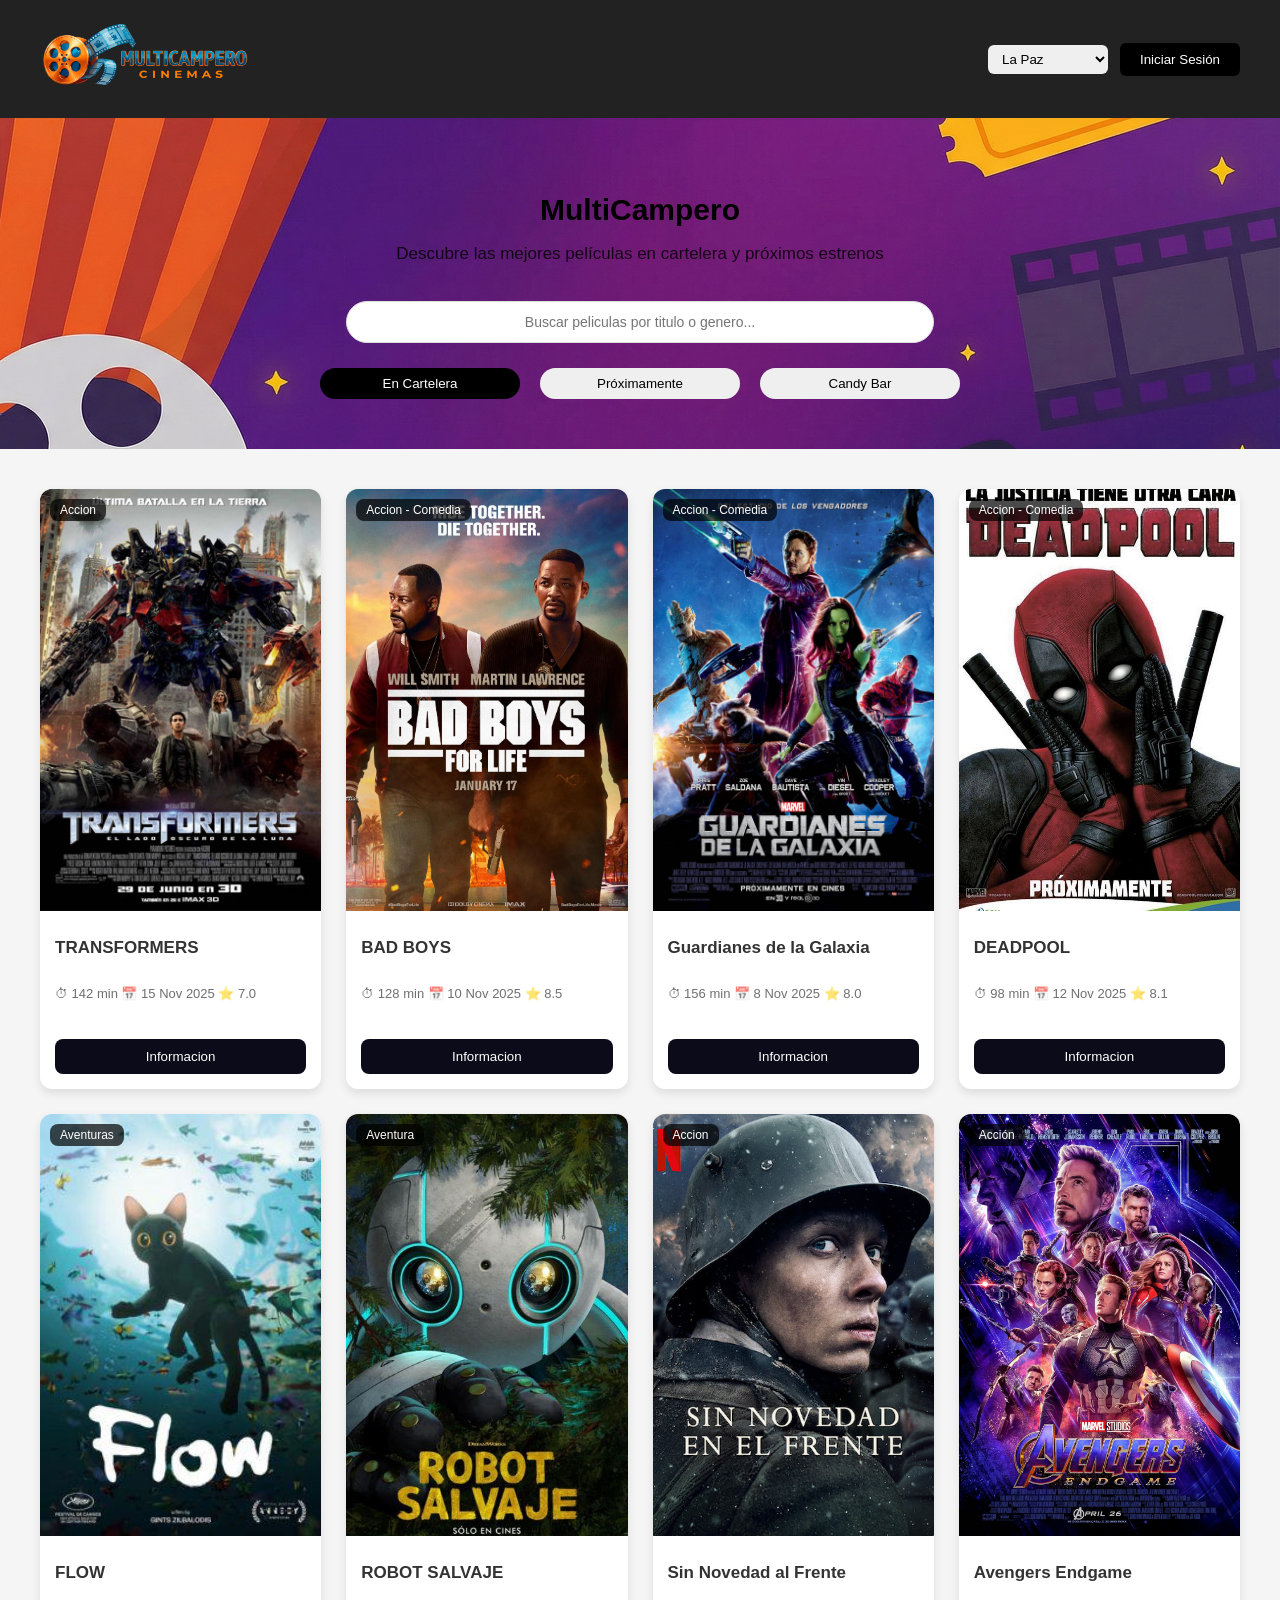
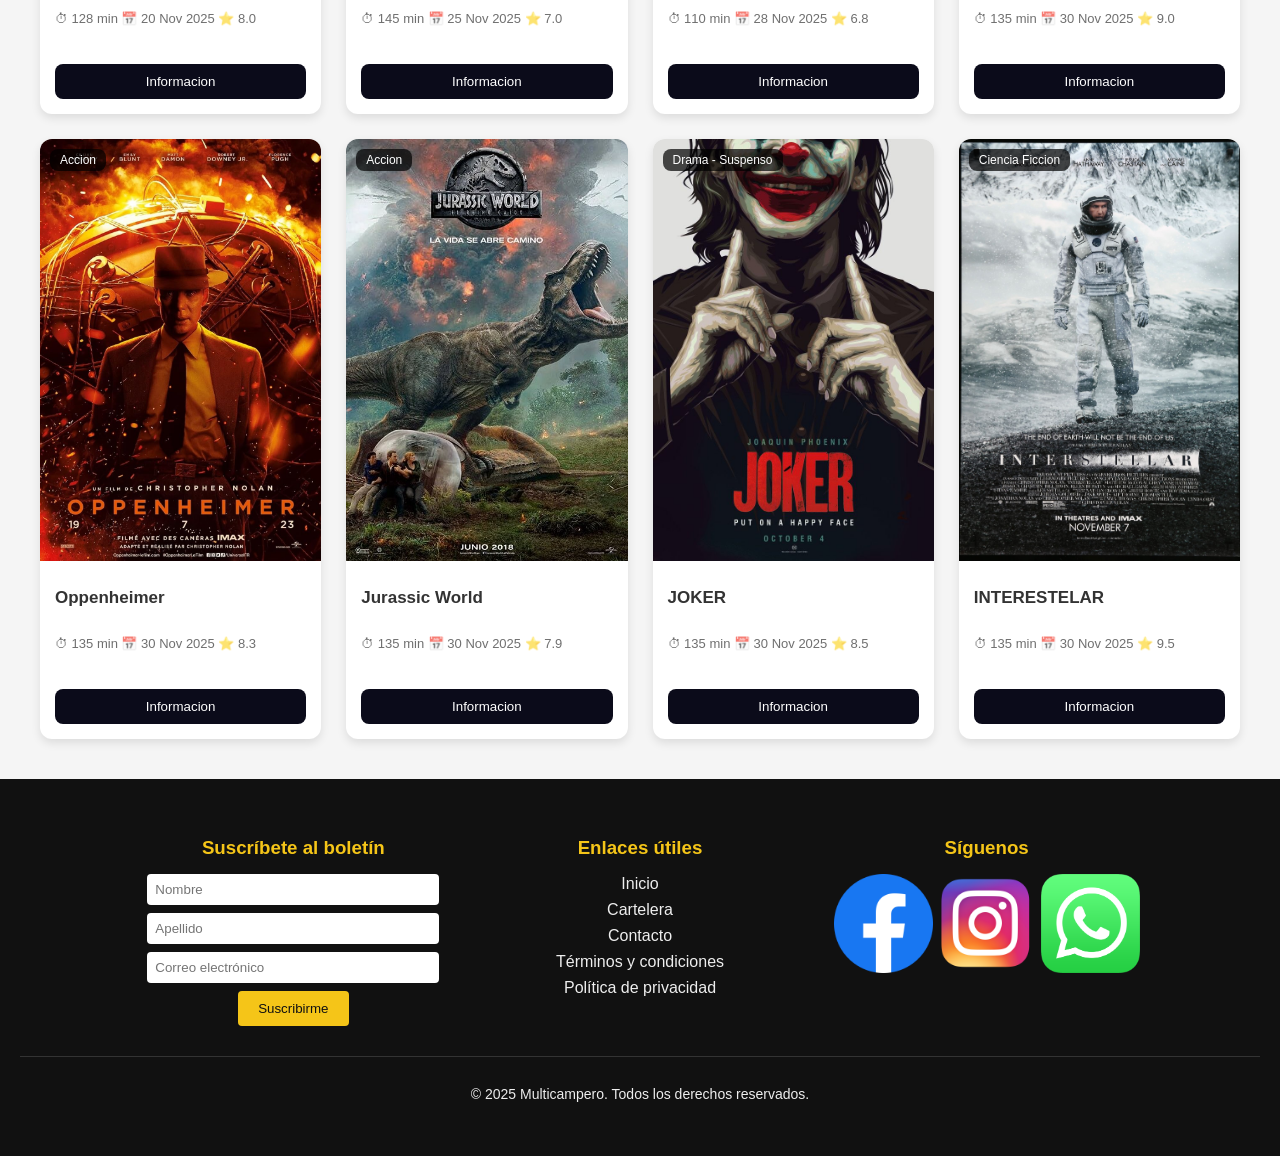
==== index.html @ 46f5d352 "Actualizacion se eliminaron archivos HTML y se agregaron nuevos recursos" ====
<!DOCTYPE html>
<html lang="es">
<head>
  <meta charset="UTF-8">
  <meta name="viewport" content="width=device-width, initial-scale=1.0">
  <title>MultiCampero - Tu cine de confianza</title>
  <link rel="stylesheet" href="CSS/styles.css">
</head>
<body>

  <!--  ENCABEZADO  -->
  <header class="encabezado">
    <div id="logo"><img src="Imagenes/logo.png" alt=""></div>
    <div class="opciones">
        <select id="selectorCiudad" onchange="cambiarCiudad()">
          <option value="index.html">La Paz</option>
          <option value="cineCochabamba.html">Cochabamba</option>
          <option value="cineSantaCruz.html">Santa Cruz</option>
        </select>
      <button class="boton-principal">Iniciar Sesión</button>
    </div>
  </header>

  <!--  VENTANA LOGIN  -->
  <div id="ventanaLogin" class="fondo-modal" style="display:none;">
    <div class="cuadro-modal">
      <button class="boton-cerrar" id="cerrarModal">✖</button>

      <h2>Bienvenido a MultiCampero</h2>
      <p class="texto-secundario">Inicia sesion o crea una cuenta para disfrutar de todas las ventajas</p>

      <!-- Selector de pestañas -->
      <div class="selector-pestanas">
        <button id="pestanaIngresar" class="pestana activa">Iniciar Sesion</button>
        <button id="pestanaRegistrar" class="pestana">Registrarse</button>
      </div>

      <!-- Formulario de Login -->
      <form id="formIngresar" class="formulario-seccion">
        <label>Email</label>
        <input type="email" placeholder="tu@email.com" />

        <label>Contraseña</label>
        <input type="password" placeholder="••••••••" />

        <button type="submit" class="boton-accion">Iniciar Sesion</button>
        <button type="button" class="boton-secundario" id="cerrarIngresar">Cerrar</button>
      </form>

      <!-- Formulario de Registro -->
      <form id="formRegistrar" class="formulario-seccion" style="display:none;">
        <label>Nombre</label>
        <input type="text" placeholder="Tu nombre" />

        <label>Email</label>
        <input type="email" placeholder="tu@email.com" />

        <label>Contraseña</label>
        <input type="password" placeholder="••••••••" />

        <label>Confirmar contraseña</label>
        <input type="password" placeholder="••••••••" />

        <button type="submit" class="boton-accion">Crear cuenta</button>
        <button type="button" class="boton-secundario" id="cerrarRegistrar">Cerrar</button>
      </form>
    </div>
  </div>

  <!--  SECCION PRINCIPAL  -->
  <section class="portada"> 
    <h1>MultiCampero</h1>
    <p>Descubre las mejores películas en cartelera y próximos estrenos</p>
    
    <!-- Barra de bsqueda -->
    <input type="text" class="buscador" placeholder="Buscar peliculas por titulo o genero...">

    <!-- Boton de men hamburguesa  -->
    <button class="hamburguesa" id="hamburguesa">☰</button>
    
    <!-- Navegacion por pestañas -->
    <div class="navegacion-pestanas" id="navegacion-pestanas">
        <button id="btnCartelera" class="activa">En Cartelera</button>
        <button id="btnProximos">Próximamente</button>
        <button id="btnSnacks">Candy Bar</button>
    </div>
  </section>

  <!--  PELICULAS EN CARTELERA  -->
  <section id="seccionCartelera" class="contenedor-peliculas">
    
    <!-- Película: TRANSFORMERS -->
    <div class="tarjeta-pelicula">
      <div class="etiqueta-genero">Accion</div>
      <img src="Imagenes/TRANSFORMERS.jpg" alt="">
      <div class="info-pelicula">
        <h3>TRANSFORMERS</h3>
        <p>⏱ 142 min 📅 15 Nov 2025 ⭐ 7.0</p>
        <button onclick="mostrarDetallePelicula('TRANSFORMERS')" class="boton-info">Informacion</button>
      </div>
    </div>

    <!-- Pelicula: BAD BOYS -->
    <div class="tarjeta-pelicula">
      <div class="etiqueta-genero">Accion - Comedia</div>
      <img src="Imagenes/BAD BOYS.jpg" alt="">
      <div class="info-pelicula">
        <h3>BAD BOYS</h3>
        <p>⏱ 128 min 📅 10 Nov 2025 ⭐ 8.5</p>
        <button onclick="mostrarDetallePelicula('badboys')" class="boton-info">Informacion</button>
      </div>
    </div>

    <!-- Pelicula: GUARDIANES DE LA GALAXIA -->
    <div class="tarjeta-pelicula">
      <div class="etiqueta-genero">Accion - Comedia</div>
      <img src="Imagenes/GUARDIANES.jpg" alt="">
      <div class="info-pelicula">
        <h3>Guardianes de la Galaxia</h3>
        <p>⏱ 156 min 📅 8 Nov 2025 ⭐ 8.0</p>
        <button onclick="mostrarDetallePelicula('GUARDIANES')" class="boton-info">Informacion</button>
      </div>
    </div>

    <!-- Pelicula: DEADPOOL -->
    <div class="tarjeta-pelicula">
      <div class="etiqueta-genero">Accion - Comedia</div>
      <img src="Imagenes/DEADPOOL.jpg" alt="">
      <div class="info-pelicula">
        <h3>DEADPOOL</h3>
        <p>⏱ 98 min 📅 12 Nov 2025 ⭐ 8.1</p>
        <button onclick="mostrarDetallePelicula('DEADPOOL')" class="boton-info">Informacion</button>
      </div>
    </div>

    <!-- Pelicula: FLOW -->
    <div class="tarjeta-pelicula">
      <div class="etiqueta-genero">Aventuras</div>
      <img src="Imagenes/FLOW.jpg" alt="">
      <div class="info-pelicula">
        <h3>FLOW</h3><br>
        <p>⏱ 128 min 📅 20 Nov 2025 ⭐ 8.0</p>
        <button onclick="mostrarDetallePelicula('FLOW')" class="boton-info">Informacion</button>
      </div>
    </div>

    <!-- Pelicula: ROBOT SALVAJE -->
    <div class="tarjeta-pelicula">
      <div class="etiqueta-genero">Aventura</div>
      <img src="Imagenes/ROBOT.jpg" alt="">
      <div class="info-pelicula">
        <h3>ROBOT SALVAJE</h3>
        <p>⏱ 145 min 📅 25 Nov 2025 ⭐ 7.0</p>
        <button onclick="mostrarDetallePelicula('robot')" class="boton-info">Informacion</button>
      </div>
    </div>

    <!-- Pelicula: SIN NOVEDAD -->
    <div class="tarjeta-pelicula">
      <div class="etiqueta-genero">Accion</div>
      <img src="Imagenes/SIN NOVEDAD.jpg" alt="">
      <div class="info-pelicula">
        <h3>Sin Novedad al Frente</h3>
        <p>⏱ 110 min 📅 28 Nov 2025 ⭐ 6.8</p>
        <button onclick="mostrarDetallePelicula('SINNOVEDAD')" class="boton-info">Informacion</button>
      </div>
    </div>

    <!-- Pelicula: AVENGERS ENDGAME -->
    <div class="tarjeta-pelicula">
      <div class="etiqueta-genero">Acción</div>
      <img src="Imagenes/AVERGERS.jpg" alt="">
      <div class="info-pelicula">
        <h3>Avengers Endgame</h3>
        <p>⏱ 135 min 📅 30 Nov 2025 ⭐ 9.0</p>
        <button onclick="mostrarDetallePelicula('ENDGAME')" class="boton-info">Informacion</button>
      </div>
    </div>

    <!-- Pelicula: OPPENHEIMER -->
    <div class="tarjeta-pelicula">
      <div class="etiqueta-genero">Accion</div>
      <img src="Imagenes/OPENHAIMER.jpg" alt="">
      <div class="info-pelicula">
        <h3>Oppenheimer</h3>
        <p>⏱ 135 min 📅 30 Nov 2025 ⭐ 8.3</p>
        <button onclick="mostrarDetallePelicula('OPPENHEIMER')" class="boton-info">Informacion</button>
      </div>
    </div>

    <!-- Pelicula: JURASSIC WORLD -->
    <div class="tarjeta-pelicula">
      <div class="etiqueta-genero">Accion</div>
      <img src="Imagenes/JURRSIC.jpg" alt="">
      <div class="info-pelicula">
        <h3>Jurassic World</h3>
        <p>⏱ 135 min 📅 30 Nov 2025 ⭐ 7.9</p>
        <button onclick="mostrarDetallePelicula('JURASSIC')" class="boton-info">Informacion</button>
      </div>
    </div>

    <!-- Pelicula: JOKER -->
    <div class="tarjeta-pelicula">
      <div class="etiqueta-genero">Drama - Suspenso</div>
      <img src="Imagenes/JOKER.jpg" alt="">
      <div class="info-pelicula">
        <h3>JOKER</h3>
        <p>⏱ 135 min 📅 30 Nov 2025 ⭐ 8.5</p>
        <button onclick="mostrarDetallePelicula('JOKER')" class="boton-info">Informacion</button>
      </div>
    </div>

    <!-- Pelicula: INTERESTELAR -->
    <div class="tarjeta-pelicula">
      <div class="etiqueta-genero">Ciencia Ficcion</div>
      <img src="Imagenes/INTERESTELAR.jpg" alt="">
      <div class="info-pelicula">
        <h3>INTERESTELAR</h3>
        <p>⏱ 135 min 📅 30 Nov 2025 ⭐ 9.5</p>
        <button onclick="mostrarDetallePelicula('INTERSTELLAR')" class="boton-info">Informacion</button>
      </div>
    </div>

  </section>



  <!-- DETALLES DE PELICULAS -->

<!-- Detalle: TRANSFORMERS -->
<section id="detalle-transformers" class="detalle-pelicula oculto">
  <div id="modal-transformers" class="modal-pelicula modal-oculto">
    <div class="contenido-pelicula">
      <button class="btn-cerrar" onclick="volverCartelera()">×</button>
      
      <div class="columna-imagen">
        <img src="Imagenes/TRANSFORMERS.jpg" alt="">
      </div>
      
      <div class="columna-info">
        <div class="encabezado-pelicula">
          <h2>TRANSFORMERS</h2>
        </div>
        
        <div class="info-pelicula">
           <strong>🎬 Acción</strong>
           <strong>⭐ 7.0</strong>
           <strong>⏱ 142 min</strong>
           <strong>📅 2007</strong>
        </div>
        
        <p class="descripcion-pelicula">
          <strong>Director:</strong> Michael Bay<br>
          <strong>Actores:</strong> Shia LaBeouf, Megan Fox, Josh Duhamel, Tyrese Gibson<br><br>
          <strong>Sinopsis:</strong> Los Autobots, robots alienígenas que pueden transformarse en vehículos, llegan a la Tierra para proteger el planeta de los malvados Decepticons. Sam Witwicky, un joven estudiante, descubre que posee la clave para la supervivencia de la humanidad y se ve envuelto en una batalla épica entre estas poderosas fuerzas.<br><br>
          <strong>Extras:</strong>  
          - Tecnología avanzada y transformaciones impresionantes<br>
          - Escenas memorables de persecuciones y explosiones<br>
          - Temas de amistad, responsabilidad y heroísmo
        </p>
        
        <div class="trailer-pelicula">
          <video controls poster="Imagenes/TRANSFORMERS.jpg">
            <source src="Videos/transformerV.mp4" type="">
            Tu navegador no soporta el video.
          </video>
        </div>
        
        <button onclick="mostrarFormulario('compra-transformers')" class="btn-comprar">
          Comprar Boletos
        </button>
        
        <form id="compra-transformers" class="form-compra modal-oculto">
          <label>Cantidad:</label>
          <input type="number" min="1" max="10" value="1">
          
          <label>Fecha:</label>
          <input type="date">
          
          <label>Horario:</label>
          <select>
            <option>15:00</option>
            <option>18:00</option>
            <option>21:00</option>
          </select>
          
          <label>Nombre:</label>
          <input type="text" placeholder="Tu nombre">
          
          <label>Email:</label>
          <input type="email" placeholder="tu@email.com">
          
          <button type="submit" class="btn-comprar">Confirmar compra</button>
        </form>
        
        <button onclick="volverCartelera()" class="btn-volver">
          Volver
        </button>
      </div>
    </div>
  </div>
</section>

<!-- Detalle: BAD BOYS -->
<section id="detalle-badboys" class="detalle-pelicula oculto">
  <div id="modal-badboys" class="modal-pelicula modal-oculto">
    <div class="contenido-pelicula">
      <button class="btn-cerrar" onclick="volverCartelera()">×</button>
      
      <div class="columna-imagen">
        <img src="Imagenes/BAD BOYS.jpg" alt="">
      </div>
      
      <div class="columna-info">
        <div class="encabezado-pelicula">
          <h2>BAD BOYS</h2>
        </div>
        
        <div class="info-pelicula">
          <strong>🎬 Acción / Comedia</strong>
          <strong>⭐ 7.2</strong>
          <strong>⏱ 119 min</strong>
          <strong>📅 1995</strong>
        </div>
        
        <p class="descripcion-pelicula">
          <strong>Director:</strong> Michael Bay<br>
          <strong>Actores:</strong> Will Smith, Martin Lawrence, Téa Leoni, Joe Pantoliano<br><br>
          <strong>Sinopsis:</strong> Marcus Burnett y Mike Lowrey, dos carismáticos detectives de Miami, deben recuperar un cargamento de drogas robado antes de que su propio departamento quede desacreditado. Su misión se complica cuando una testigo clave se ve involucrada.<br><br>
          <strong>Extras:</strong>  
          - Escenas icónicas de persecuciones en Miami<br>
          - La comedia natural entre Will Smith y Martin Lawrence<br>
          - Explosiones masivas en estilo Michael Bay
        </p>
        
        <div class="trailer-pelicula">
          <video controls poster="Imagenes/BAD BOYS.jpg">
            <source src="Videos/badboysV.mp4" type="">
            Tu navegador no soporta el video.
          </video>
        </div>
        
        <button onclick="mostrarFormulario('compra-badboys')" class="btn-comprar">
          Comprar Boletos
        </button>
        
        <form id="compra-badboys" class="form-compra modal-oculto">
          <label>Cantidad:</label>
          <input type="number" min="1" max="10" value="1">
          
          <label>Fecha:</label>
          <input type="date">
          
          <label>Horario:</label>
          <select>
            <option>15:00</option>
            <option>18:00</option>
            <option>21:00</option>
          </select>
          
          <label>Nombre:</label>
          <input type="text" placeholder="Tu nombre">
          
          <label>Email:</label>
          <input type="email" placeholder="tu@email.com">
          
          <button type="submit" class="btn-comprar">Confirmar compra</button>
        </form>
        
        <button onclick="volverCartelera()" class="btn-volver">
          Volver
        </button>
      </div>
    </div>
  </div>
</section>

<!-- Detalle: GUARDIANES DE LA GALAXIA -->
<section id="detalle-guardianes" class="detalle-pelicula oculto">
  <div id="modal-guardianes" class="modal-pelicula modal-oculto">
    <div class="contenido-pelicula">
      <button class="btn-cerrar" onclick="volverCartelera()">×</button>
      
      <div class="columna-imagen">
        <img src="Imagenes/GUARDIANES.jpg" alt="Poster Guardianes de la Galaxia">
      </div>
      
      <div class="columna-info">
        <div class="encabezado-pelicula">
          <h2>GUARDIANES DE LA GALAXIA</h2>
        </div>
        
        <div class="info-pelicula">
          <strong>🎬 Acción / Ciencia ficción</strong>
          <strong>⭐ 8.0</strong>
          <strong>⏱ 121 min</strong>
          <strong>📅 2014</strong>
        </div>
        
        <p class="descripcion-pelicula">
          <strong>Director:</strong> James Gunn<br>
          <strong>Actores:</strong> Chris Pratt, Zoe Saldaña, Dave Bautista, Vin Diesel, Bradley Cooper<br><br>
          <strong>Sinopsis:</strong> Peter Quill, un aventurero espacial, roba un misterioso orbe buscado por el cruel Ronan. Para sobrevivir, deberá formar equipo con un grupo de inadaptados galácticos.<br><br>
          <strong>Extras:</strong>  
          - Una de las bandas sonoras más icónicas del cine moderno<br>
          - Efectos visuales espectaculares y combates espaciales<br>
          - Humor característico y química entre personajes
        </p>
        
        <div class="trailer-pelicula">
          <video controls poster="Imagenes/GUARDIANES.jpg">
            <source src="Videos/guardianesV.mp4" type="">
            Tu navegador no soporta el video.
          </video>
        </div>
        
        <button onclick="mostrarFormulario('compra-guardianes')" class="btn-comprar">
          Comprar Boletos
        </button>
        
        <form id="compra-guardianes" class="form-compra modal-oculto">
          <label>Cantidad:</label>
          <input type="number" min="1" max="10" value="1">
          
          <label>Fecha:</label>
          <input type="date">
          
          <label>Horario:</label>
          <select>
            <option>15:00</option>
            <option>18:00</option>
            <option>21:00</option>
          </select>
          
          <label>Nombre:</label>
          <input type="text" placeholder="Tu nombre">
          
          <label>Email:</label>
          <input type="email" placeholder="tu@email.com">
          
          <button type="submit" class="btn-comprar">Confirmar compra</button>
        </form>
        
        <button onclick="volverCartelera()" class="btn-volver">
          Volver
        </button>
      </div>
    </div>
  </div>
</section>

<!-- Detalle: DEADPOOL -->
<section id="detalle-deadpool" class="detalle-pelicula oculto">
  <div id="modal-deadpool" class="modal-pelicula modal-oculto">
    <div class="contenido-pelicula">
      <button class="btn-cerrar" onclick="volverCartelera()">×</button>
      
      <div class="columna-imagen">
        <img src="Imagenes/DEADPOOL.jpg" alt="Poster DEADPOOL">
      </div>
      
      <div class="columna-info">
        <div class="encabezado-pelicula">
          <h2>DEADPOOL</h2>
        </div>
        
        <div class="info-pelicula">
          <strong>🎬 Acción / Comedia</strong>
          <strong>⭐ 8.0</strong>
          <strong>⏱ 108 min</strong>
          <strong>📅 2016</strong>
        </div>
        
        <p class="descripcion-pelicula">
          <strong>Director:</strong> Tim Miller<br>
          <strong>Actores:</strong> Ryan Reynolds, Morena Baccarin, Ed Skrein, T.J. Miller, Gina Carano<br><br>
          <strong>Sinopsis:</strong> Wade Wilson, un exmercenario, se somete a un experimento que le otorga poderes de curación extraordinarios pero lo deja con un aspecto desfigurado.<br><br>
          <strong>Extras:</strong>  
          - Humor negro y rompimiento constante de la cuarta pared<br>
          - Escenas de acción coreografiadas con estilo cómico<br>
          - Banda sonora cargada de referencias pop
        </p>
        
        <div class="trailer-pelicula">
          <video controls poster="Imagenes/DEADPOOL.jpg">
            <source src="Videos/deadpoolV.mp4" type="">
            Tu navegador no soporta el video.
          </video>
        </div>
        
        <button onclick="mostrarFormulario('compra-deadpool')" class="btn-comprar">
          Comprar Boletos
        </button>
        
        <form id="compra-deadpool" class="form-compra modal-oculto">
          <label>Cantidad:</label>
          <input type="number" min="1" max="10" value="1">
          
          <label>Fecha:</label>
          <input type="date">
          
          <label>Horario:</label>
          <select>
            <option>15:00</option>
            <option>18:00</option>
            <option>21:00</option>
          </select>
          
          <label>Nombre:</label>
          <input type="text" placeholder="Tu nombre">
          
          <label>Email:</label>
          <input type="email" placeholder="tu@email.com">
          
          <button type="submit" class="btn-comprar">Confirmar compra</button>
        </form>
        
        <button onclick="volverCartelera()" class="btn-volver">
          Volver
        </button>
      </div>
    </div>
  </div>
</section>

<!-- Detalle: FLOW -->
<section id="detalle-flow" class="detalle-pelicula oculto">
  <div id="modal-flow" class="modal-pelicula modal-oculto">
    <div class="contenido-pelicula">
      <button class="btn-cerrar" onclick="volverCartelera()">×</button>
      
      <div class="columna-imagen">
        <img src="Imagenes/FLOW.jpg" alt="Poster FLOW">
      </div>
      
      <div class="columna-info">
        <div class="encabezado-pelicula">
          <h2>FLOW</h2>
        </div>
        
        <div class="info-pelicula">
          <strong>🎬 Aventura / Fantástico / Animación</strong>
          <strong>⭐ 7.9</strong>
          <strong>⏱ 80 min</strong>
          <strong>📅 2024</strong>
        </div>
        
        <p class="descripcion-pelicula">
          <strong>Director:</strong> Gints Zilbalodis<br>
          <strong>Producción:</strong> Dream Well Studio, Sacrebleu Productions, Take Five<br><br>
          <strong>Sinopsis:</strong> En un mundo cubierto por agua, un gato solitario pierde su hogar tras una inundación y encuentra refugio en un barco junto a otras criaturas.<br><br>
          <strong>Extras:</strong>  
          - Animación independiente con estilo visual único<br>
          - Fábula sobre la convivencia y la resiliencia<br>
          - Selección oficial en Cannes 2024
        </p>
        
        <div class="trailer-pelicula">
          <video controls poster="Imagenes/FLOW.jpg">
            <source src="Videos/flowV.mp4" type="">
            Tu navegador no soporta el video.
          </video>
        </div>
        
        <button onclick="mostrarFormulario('compra-flow')" class="btn-comprar">
          Comprar Boletos
        </button>
        
        <form id="compra-flow" class="form-compra modal-oculto">
          <label>Cantidad:</label>
          <input type="number" min="1" max="10" value="1">
          
          <label>Fecha:</label>
          <input type="date">
          
          <label>Horario:</label>
          <select>
            <option>15:00</option>
            <option>18:00</option>
            <option>21:00</option>
          </select>
          
          <label>Nombre:</label>
          <input type="text" placeholder="Tu nombre">
          
          <label>Email:</label>
          <input type="email" placeholder="tu@email.com">
          
          <button type="submit" class="btn-comprar">Confirmar compra</button>
        </form>
        
        <button onclick="volverCartelera()" class="btn-volver">
          Volver
        </button>
      </div>
    </div>
  </div>
</section>

<!-- Detalle: ROBOT SALVAJE -->
<section id="detalle-robot" class="detalle-pelicula oculto">
  <div id="modal-robot" class="modal-pelicula modal-oculto">
    <div class="contenido-pelicula">
      <button class="btn-cerrar" onclick="volverCartelera()">×</button>
      
      <div class="columna-imagen">
        <img src="Imagenes/ROBOT.jpg" alt="">
      </div>
      
      <div class="columna-info">
        <div class="encabezado-pelicula">
          <h2>ROBOT SALVAJE</h2>
        </div>
        
        <div class="info-pelicula">
          <strong>🎬 Aventura / Animacion / Fantastico</strong>
          <strong>⭐ 8.2</strong>
          <strong>⏱ 102 min</strong>
          <strong>📅 2024</strong>
        </div>
        
        <p class="descripcion-pelicula">
          <strong>Director:</strong> Chris Sanders<br>
          <strong>Producción:</strong> DreamWorks Animation<br><br>
          <strong>Sinopsis:</strong> Tras un naufragio, un robot llamado Roz despierta en una isla salvaje habitada por animales. Para sobrevivir, deberá aprender a adaptarse al entorno natural.<br><br>
          <strong>Extras:</strong>  
          - Basada en la novela infantil The Wild Robot<br>
          - Animación con estilo visual cálido y naturalista<br>
          - Mensaje sobre convivencia entre humanos y tecnología
        </p>
        
        <div class="trailer-pelicula">
          <video controls poster="Imagenes/ROBOT.jpg">
            <source src="Videos/robotV.mp4" type="">
            Tu navegador no soporta el video.
          </video>
        </div>
        
        <button onclick="mostrarFormulario('compra-robot')" class="btn-comprar">
          Comprar Boletos
        </button>
        
        <form id="compra-robot" class="form-compra modal-oculto">
          <label>Cantidad:</label>
          <input type="number" min="1" max="10" value="1">
          
          <label>Fecha:</label>
          <input type="date">
          
          <label>Horario:</label>
          <select>
            <option>15:00</option>
            <option>18:00</option>
            <option>21:00</option>
          </select>
          
          <label>Nombre:</label>
          <input type="text" placeholder="Tu nombre">
          
          <label>Email:</label>
          <input type="email" placeholder="tu@email.com">
          
          <button type="submit" class="btn-comprar">Confirmar compra</button>
        </form>
        
        <button onclick="volverCartelera()" class="btn-volver">
          Volver
        </button>
      </div>
    </div>
  </div>
</section>

<!-- Detalle: SIN NOVEDAD -->
<section id="detalle-sinnovedad" class="detalle-pelicula oculto">
  <div id="modal-sinnovedad" class="modal-pelicula modal-oculto">
    <div class="contenido-pelicula">
      <button class="btn-cerrar" onclick="volverCartelera()">×</button>
      
      <div class="columna-imagen">
        <img src="Imagenes/SIN NOVEDAD.jpg" alt="">
      </div>
      
      <div class="columna-info">
        <div class="encabezado-pelicula">
          <h2>SIN NOVEDAD</h2>
        </div>
        
        <div class="info-pelicula">
          <strong>🎬 Drama / Belico</strong>
          <strong>⭐ 7.8</strong>
          <strong>⏱ 147 min</strong>
          <strong>📅 2022</strong>
        </div>
        
        <p class="descripcion-pelicula">
          <strong>Director:</strong> Edward Berger<br>
          <strong>Actores:</strong> Felix Kammerer, Albrecht Schuch, Daniel Brühl, Aaron Hilmer<br><br>
          <strong>Sinopsis:</strong> Ambientada en la Primera Guerra Mundial, la historia sigue a Paul Bäumer, un joven soldado alemán que se enfrenta a la brutal realidad del frente.<br><br>
          <strong>Extras:</strong>  
          - Basada en la novela clásica Sin novedad en el frente<br>
          - Producción alemana ganadora de múltiples premios<br>
          - Fotografía impactante y realismo crudo
        </p>
        
        <div class="trailer-pelicula">
          <video controls poster="Imagenes/SIN NOVEDAD.jpg">
            <source src="Videos/sinV.mp4" type="">
            Tu navegador no soporta el video.
          </video>
        </div>
        
        <button onclick="mostrarFormulario('compra-sinnovedad')" class="btn-comprar">
          Comprar Boletos
        </button>
        
        <form id="compra-sinnovedad" class="form-compra modal-oculto">
          <label>Cantidad:</label>
          <input type="number" min="1" max="10" value="1">
          
          <label>Fecha:</label>
          <input type="date">
          
          <label>Horario:</label>
          <select>
            <option>15:00</option>
            <option>18:00</option>
            <option>21:00</option>
          </select>
          
          <label>Nombre:</label>
          <input type="text" placeholder="Tu nombre">
          
          <label>Email:</label>
          <input type="email" placeholder="tu@email.com">
          
          <button type="submit" class="btn-comprar">Confirmar compra</button>
        </form>
        
        <button onclick="volverCartelera()" class="btn-volver">
          Volver
        </button>
      </div>
    </div>
  </div>
</section>

<!-- Detalle: AVENGERS ENDGAME -->
<section id="detalle-endgame" class="detalle-pelicula oculto">
  <div id="modal-endgame" class="modal-pelicula modal-oculto">
    <div class="contenido-pelicula">
      <button class="btn-cerrar" onclick="volverCartelera()">×</button>
      
      <div class="columna-imagen">
        <img src="Imagenes/AVERGERS.jpg" alt="">
      </div>
      
      <div class="columna-info">
        <div class="encabezado-pelicula">
          <h2>AVENGERS: ENDGAME</h2>
        </div>
        
        <div class="info-pelicula">
          <strong>🎬 Accion / Ciencia ficcion</strong>
          <strong>⭐ 8.4</strong>
          <strong>⏱ 181 min</strong>
          <strong>📅 2019</strong>
        </div>
        
        <p class="descripcion-pelicula">
          <strong>Directores:</strong> Anthony Russo, Joe Russo<br>
          <strong>Actores:</strong> Robert Downey Jr., Chris Evans, Scarlett Johansson, Chris Hemsworth, Mark Ruffalo, Jeremy Renner, Paul Rudd, Brie Larson<br><br>
          <strong>Sinopsis:</strong> Tras los devastadores eventos de Infinity War, el universo está en ruinas. Los Vengadores deben reunirse una vez más para deshacer las acciones de Thanos.<br><br>
          <strong>Extras:</strong>  
          - Conclusión de la Saga del Infinito del Universo Marvel<br>
          - Escenas épicas como la batalla final contra Thanos<br>
          - Momentos icónicos y sacrificios memorables
        </p>
        
        <div class="trailer-pelicula">
          <video controls poster="Imagenes/AVERGERS.jpg">
            <source src="Videos/avengerV.mp4" type="">
            Tu navegador no soporta el video.
          </video>
        </div>
        
        <button onclick="mostrarFormulario('compra-endgame')" class="btn-comprar">
          Comprar Boletos
        </button>
        
        <form id="compra-endgame" class="form-compra modal-oculto">
          <label>Cantidad:</label>
          <input type="number" min="1" max="10" value="1">
          
          <label>Fecha:</label>
          <input type="date">
          
          <label>Horario:</label>
          <select>
            <option>15:00</option>
            <option>18:00</option>
            <option>21:00</option>
          </select>
          
          <label>Nombre:</label>
          <input type="text" placeholder="Tu nombre">
          
          <label>Email:</label>
          <input type="email" placeholder="tu@email.com">
          
          <button type="submit" class="btn-comprar">Confirmar compra</button>
        </form>
        
        <button onclick="volverCartelera()" class="btn-volver">
          Volver
        </button>
      </div>
    </div>
  </div>
</section>

<!-- Detalle: OPPENHEIMER -->
<section id="detalle-oppenheimer" class="detalle-pelicula oculto">
  <div id="modal-oppenheimer" class="modal-pelicula modal-oculto">
    <div class="contenido-pelicula">
      <button class="btn-cerrar" onclick="volverCartelera()">×</button>
      
      <div class="columna-imagen">
        <img src="Imagenes/OPENHAIMER.jpg" alt="">
      </div>
      
      <div class="columna-info">
        <div class="encabezado-pelicula">
          <h2>OPPENHEIMER</h2>
        </div>
        
        <div class="info-pelicula">
          <strong>🎬 Drama / Historico / Biografico</strong>
          <strong>⭐ 8.3</strong>
          <strong>⏱ 180 min</strong>
          <strong>📅 2023</strong>
        </div>
        
        <p class="descripcion-pelicula">
          <strong>Director:</strong> Christopher Nolan<br>
          <strong>Actores:</strong> Cillian Murphy, Emily Blunt, Matt Damon, Robert Downey Jr., Florence Pugh, Rami Malek<br><br>
          <strong>Sinopsis:</strong> La película narra la vida de J. Robert Oppenheimer, el físico teórico que lideró el Proyecto Manhattan y supervisó la creación de la primera bomba atómica.<br><br>
          <strong>Extras:</strong>  
          - Filmada en IMAX con técnicas innovadoras<br>
          - Banda sonora de Ludwig Göransson<br>
          - Retrato complejo de ciencia, poder y responsabilidad
        </p>
        
        <div class="trailer-pelicula">
          <video controls poster="Imagenes/OPENHAIMER.jpg">
            <source src="Videos/openV.mp4" type="">
            Tu navegador no soporta el video.
          </video>
        </div>
        
        <button onclick="mostrarFormulario('compra-oppenheimer')" class="btn-comprar">
          Comprar Boletos
        </button>
        
        <form id="compra-oppenheimer" class="form-compra modal-oculto">
          <label>Cantidad:</label>
          <input type="number" min="1" max="10" value="1">
          
          <label>Fecha:</label>
          <input type="date">
          
          <label>Horario:</label>
          <select>
            <option>15:00</option>
            <option>18:00</option>
            <option>21:00</option>
          </select>
          
          <label>Nombre:</label>
          <input type="text" placeholder="Tu nombre">
          
          <label>Email:</label>
          <input type="email" placeholder="tu@email.com">
          
          <button type="submit" class="btn-comprar">Confirmar compra</button>
        </form>
        
        <button onclick="volverCartelera()" class="btn-volver">
          Volver
        </button>
      </div>
    </div>
  </div>
</section>

<!-- Detalle: JURASSIC PARK -->
<section id="detalle-jurassic" class="detalle-pelicula oculto">
  <div id="modal-jurassic" class="modal-pelicula modal-oculto">
    <div class="contenido-pelicula">
      <button class="btn-cerrar" onclick="volverCartelera()">×</button>
      
      <div class="columna-imagen">
        <img src="Imagenes/JURRSIC.jpg" alt="">
      </div>
      
      <div class="columna-info">
        <div class="encabezado-pelicula">
          <h2>JURASSIC PARK</h2>
        </div>
        
        <div class="info-pelicula">
          <strong>🎬 Aventura / Ciencia ficcion</strong>
          <strong>⭐ 8.2</strong>
          <strong>⏱ 127 min</strong>
          <strong>📅 1993</strong>
        </div>
        
        <p class="descripcion-pelicula">
          <strong>Director:</strong> Steven Spielberg<br>
          <strong>Actores:</strong> Sam Neill, Laura Dern, Jeff Goldblum, Richard Attenborough<br><br>
          <strong>Sinopsis:</strong> Un multimillonario crea un parque temático con dinosaurios clonados a partir de ADN prehistórico. Lo que parecía un sueño científico pronto se convierte en una pesadilla.<br><br>
          <strong>Extras:</strong>  
          - Revolucionarios efectos visuales y animatrónicos<br>
          - Banda sonora icónica de John Williams<br>
          - Reflexión sobre ciencia, ética y poder de la naturaleza
        </p>
        
        <div class="trailer-pelicula">
          <video controls poster="Imagenes/JURRSIC.jpg">
            <source src="Videos/jurasiccV.mp4" type="">
            Tu navegador no soporta el video.
          </video>
        </div>
        
        <button onclick="mostrarFormulario('compra-jurassic')" class="btn-comprar">
          Comprar Boletos
        </button>
        
        <form id="compra-jurassic" class="form-compra modal-oculto">
          <label>Cantidad:</label>
          <input type="number" min="1" max="10" value="1">
          
          <label>Fecha:</label>
          <input type="date">
          
          <label>Horario:</label>
          <select>
            <option>15:00</option>
            <option>18:00</option>
            <option>21:00</option>
          </select>
          
          <label>Nombre:</label>
          <input type="text" placeholder="Tu nombre">
          
          <label>Email:</label>
          <input type="email" placeholder="tu@email.com">
          
          <button type="submit" class="btn-comprar">Confirmar compra</button>
        </form>
        
        <button onclick="volverCartelera()" class="btn-volver">
          Volver
        </button>
      </div>
    </div>
  </div>
</section>

<!-- Detalle: JOKER -->
<section id="detalle-joker" class="detalle-pelicula oculto">
  <div id="modal-joker" class="modal-pelicula modal-oculto">
    <div class="contenido-pelicula">
      <button class="btn-cerrar" onclick="volverCartelera()">×</button>
      
      <div class="columna-imagen">
        <img src="Imagenes/JOKER.jpg" alt="">
      </div>
      
      <div class="columna-info">
        <div class="encabezado-pelicula">
          <h2>JOKER</h2>
        </div>
        
        <div class="info-pelicula">
          <strong>🎬 Drama / Thriller / Crimen</strong>
          <strong>⭐ 8.4</strong>
          <strong>⏱ 122 min</strong>
          <strong>📅 2019</strong>
        </div>
        
        <p class="descripcion-pelicula">
          <strong>Director:</strong> Todd Phillips<br>
          <strong>Actores:</strong> Joaquin Phoenix, Robert De Niro, Zazie Beetz, Frances Conroy<br><br>
          <strong>Sinopsis:</strong> Arthur Fleck, un hombre ignorado por la sociedad, lucha con problemas personales y económicos mientras sueña con ser comediante.<br><br>
          <strong>Extras:</strong>  
          - Ganadora del León de Oro en el Festival de Venecia<br>
          - Joaquin Phoenix obtuvo el Óscar a Mejor Actor<br>
          - Banda sonora intensa y atmosférica
        </p>
        
        <div class="trailer-pelicula">
          <video controls poster="Imagenes/JOKER.jpg">
            <source src="Videos/jokerV.mp4" type="">
            Tu navegador no soporta el video.
          </video>
        </div>
        
        <button onclick="mostrarFormulario('compra-joker')" class="btn-comprar">
          Comprar Boletos
        </button>
        
        <form id="compra-joker" class="form-compra modal-oculto">
          <label>Cantidad:</label>
          <input type="number" min="1" max="10" value="1">
          
          <label>Fecha:</label>
          <input type="date">
          
          <label>Horario:</label>
          <select>
            <option>15:00</option>
            <option>18:00</option>
            <option>21:00</option>
          </select>
          
          <label>Nombre:</label>
          <input type="text" placeholder="Tu nombre">
          
          <label>Email:</label>
          <input type="email" placeholder="tu@email.com">
          
          <button type="submit" class="btn-comprar">Confirmar compra</button>
        </form>
        
        <button onclick="volverCartelera()" class="btn-volver">
          Volver
        </button>
      </div>
    </div>
  </div>
</section>

<!-- Detalle: INTERESTELAR -->
<section id="detalle-interstellar" class="detalle-pelicula oculto">
  <div id="modal-interstellar" class="modal-pelicula modal-oculto">
    <div class="contenido-pelicula">
      <button class="btn-cerrar" onclick="volverCartelera()">×</button>
      
      <div class="columna-imagen">
        <img src="Imagenes/INTERESTELAR.jpg" alt="">
      </div>
      
      <div class="columna-info">
        <div class="encabezado-pelicula">
          <h2>INTERSTELLAR</h2>
        </div>
        
        <div class="info-pelicula">
          <strong>🎬 Ciencia ficcion / Drama</strong>
          <strong>⭐ 8.6</strong>
          <strong>⏱ 169 min</strong>
          <strong>📅 2014</strong>
        </div>
        
        <p class="descripcion-pelicula">
          <strong>Director:</strong> Christopher Nolan<br>
          <strong>Actores:</strong> Matthew McConaughey, Anne Hathaway, Jessica Chastain, Michael Caine<br><br>
          <strong>Sinopsis:</strong> En un futuro donde la Tierra enfrenta una crisis ambiental, un grupo de astronautas emprende un viaje a través de un agujero de gusano en busca de un nuevo hogar.<br><br>
          <strong>Extras:</strong>  
          - Banda sonora épica de Hans Zimmer<br>
          - Efectos visuales espectaculares y realismo científico<br>
          - Exploración de conceptos como agujeros negros y relatividad
        </p>
        
        <div class="trailer-pelicula">
          <video controls poster="Imagenes/INTERESTELAR.jpg">
            <source src="Videos/intereV.mp4" type="">
            Tu navegador no soporta el video.
          </video>
        </div>
        
        <button onclick="mostrarFormulario('compra-interstellar')" class="btn-comprar">
          Comprar Boletos
        </button>
        
        <form id="compra-interstellar" class="form-compra modal-oculto">
          <label>Cantidad:</label>
          <input type="number" min="1" max="10" value="1">
          
          <label>Fecha:</label>
          <input type="date">
          
          <label>Horario:</label>
          <select>
            <option>15:00</option>
            <option>18:00</option>
            <option>21:00</option>
          </select>
          
          <label>Nombre:</label>
          <input type="text" placeholder="Tu nombre">
          
          <label>Email:</label>
          <input type="email" placeholder="tu@email.com">
          
          <button type="submit" class="btn-comprar">Confirmar compra</button>
        </form>
        
        <button onclick="volverCartelera()" class="btn-volver">
          Volver
        </button>
      </div>
    </div>
  </div>
</section>

  <!--  PROXIMOS ESTRENOS  -->
  <section id="seccionProximos" class="contenedor-peliculas oculto">
    
    <!-- Proximo estreno: FIVE NIGHTS AT FREDDY'S -->
    <div class="tarjeta-pelicula">
      <div class="etiqueta-genero">Terror - Suspenso</div>
      <img src="Imagenes/FNAF.jpg" alt="">
      <div class="info-pelicula">
        <h3>Five Nights at Freddy's Terror</h3> 
        <p>⏱ 105 min 📅 20 Nov 2025</p>
      </div>
    </div>

    <!-- Proximo estreno: AVENGERS DOOMSDAY -->
    <div class="tarjeta-pelicula">
      <div class="etiqueta-genero">Accion - Suspenso</div>
      <img src="Imagenes/DOOMSDAY.jpg" alt="">
      <div class="info-pelicula">
        <h3>Avengers: Doomsday Accion</h3>
        <p>⏱ 112 min 📅 25 Nov 2025</p>
      </div>
    </div>

    <!-- Proximo estreno: THE MANDALORIAN-->
    <div class="tarjeta-pelicula">
      <div class="etiqueta-genero">Acción - Ciencia Ficcion</div>
      <img src="Imagenes/MANDALORIAN.png" alt="">
      <div class="info-pelicula">
        <h3>The Mandalorian and Grogu</h3>
        <p>⏱ 130 min 📅 28 Nov 2025</p>
      </div>
    </div>

    <!-- Proximo estreno: BOB ESPONJA -->
    <div class="tarjeta-pelicula">
      <div class="etiqueta-genero">Infantil</div>
      <img src="Imagenes/BOB.jpg" alt="">
      <div class="info-pelicula">
        <h3>Bob Esponja una Aventura Pirata</h3>
        <p>⏱ 95 min 📅 30 Nov 2025</p>
      </div>
    </div>

  </section>


  <!--  SECCION SNACKS  -->
  <section id="seccionSnacks" class="oculto">
    
    <!-- Producto: PALOMITAS CLASICAS -->
    <div class="item-snack">
      <img src="Imagenes/PALOMITAS.png" alt="">
      <h3>Palomitas <br>Clásicas</h3>
      <p>Precio: 12 Bs</p>
      <div class="contenedor-botones">
        <button class="boton-agregar" onclick="agregarCarrito('Palomitas Clásicas')">Agregar</button>
        <button class="boton-comprar-snack" onclick="comprarSnack('Palomitas Clásicas')">Comprar</button>
      </div>
    </div>

    <!-- Producto: REFRESCO GRANDE -->
    <div class="item-snack">
      <img src="Imagenes/REFRESCO.png" alt="">
      <h3>Refresco <br> Grande</h3>
      <p>Precio: 10 Bs</p>
      <div class="contenedor-botones">
        <button class="boton-agregar" onclick="agregarCarrito('Refresco Grande')">Agregar</button>
        <button class="boton-comprar-snack" onclick="comprarSnack('Refresco Grande')">Comprar</button>
      </div>
    </div>

    <!-- Producto: NACHOS CON QUESO -->
    <div class="item-snack">
      <img src="Imagenes/NACHOS.png" alt="">
      <h3>Nachos <br>con Queso</h3>
      <p>Precio: 15 Bs</p>
      <div class="contenedor-botones">
        <button class="boton-agregar" onclick="agregarCarrito('Nachos con Queso')">Agregar</button>
        <button class="boton-comprar-snack" onclick="comprarSnack('Nachos con Queso')">Comprar</button>
      </div>
    </div>

    <!-- Producto: HOT DOG CLASICO -->
    <div class="item-snack">
      <img src="Imagenes/Hot Dog.png" alt="">
      <h3>Hot <br> Dog Clásico</h3>
      <p>Precio: 14 Bs</p>
      <div class="contenedor-botones">
        <button class="boton-agregar" onclick="agregarCarrito('Hot Dog Clásico')">Agregar</button>
        <button class="boton-comprar-snack" onclick="comprarSnack('Hot Dog Clásico')">Comprar</button>
      </div>
    </div>

    <!-- Producto: BARRA DE CHOCOLATE -->
    <div class="item-snack">
      <img src="Imagenes/CHOCOLATE.png" alt="">
      <h3>Barra de <br>Chocolate</h3>
      <p>Precio: 8 Bs</p>
      <div class="contenedor-botones">
        <button class="boton-agregar" onclick="agregarCarrito('Barra de Chocolate')">Agregar</button>
        <button class="boton-comprar-snack" onclick="comprarSnack('Barra de Chocolate')">Comprar</button>
      </div>
    </div>

    <!-- Producto: PALOMITAS COMBO -->
    <div class="item-snack">
      <img src="Imagenes/COMBO1.png" alt="">
      <h3>Palomitas <br>Combo</h3>
      <p>Precio: 25 Bs</p>
      <div class="contenedor-botones">
        <button class="boton-agregar" onclick="agregarCarrito('Palomitas Combo')">Agregar</button>
        <button class="boton-comprar-snack" onclick="comprarSnack('Palomitas Combo')">Comprar</button>
      </div>
    </div>

    <!-- Producto: PALOMITAS FAMILIAR -->
    <div class="item-snack">
      <img src="Imagenes//COMBO TRIO.png" alt="">
      <h3>Palomitas <br>Familiar</h3>
      <p>Precio: 35 Bs</p>
      <div class="contenedor-botones">
        <button class="boton-agregar" onclick="agregarCarrito('Palomitas Familiar')">Agregar</button>
        <button class="boton-comprar-snack" onclick="comprarSnack('Palomitas Familiar')">Comprar</button>
      </div>
    </div>

    <!-- Producto: REFRESCO EDICION LIMITADA -->
    <div class="item-snack">
      <img src="Imagenes/REFRESCOP.png" alt="Refresco Premium">
      <h3>Refresco <br>Edición Limitada</h3>
      <p>Precio: 18 Bs</p>
      <div class="contenedor-botones">
        <button class="boton-agregar" onclick="agregarCarrito('Refresco Edición Limitada')">Agregar</button>
        <button class="boton-comprar-snack" onclick="comprarSnack('Refresco Edición Limitada')">Comprar</button>
      </div>
    </div>

  </section>

  <!--  FORMULARIO DE PAGO  -->
  <section id="formularioPago" class="oculto">
    <h2>Comprar: <span id="productoElegido"></span></h2>

    <form id="formPago">
      <label>Nombre completo:</label>
      <input type="text" required>

      <label>Correo electrónico:</label>
      <input type="email" required>

      <label>Número de tarjeta:</label>
      <input type="text" maxlength="16" required>

      <label for="fecha">Fecha de expiración (MM/AA):</label>
      <input id="fecha" type="date" required>

      <label>Código CVV:</label>
      <input id="cvv" type="text" maxlength="3" placeholder="•••" required>
      <button type="submit" class="boton-finalizar">Finalizar Compra</button>
    </form>

    <button onclick="volverSnacks()" class="boton-regresar">Volver</button>
  </section>

  <!--  PIE DE PAGINA  -->
  <footer class="pie-pagina">
    <div class="contenedor-pie">

      <!-- Bloque: Suscripcion -->
      <div class="bloque-pie">
        <h3> Suscríbete al boletín</h3>
        <form>
          <input type="text" placeholder="Nombre" required>
          <input type="text" placeholder="Apellido" required>
          <input type="email" placeholder="Correo electrónico" required>
          <button type="submit">Suscribirme</button>
        </form>
      </div>

      <!-- Bloque: Enlaces -->
      <div class="bloque-pie">
        <h3> Enlaces útiles</h3>
        <ul>
          <li><a href="#seccionCartelera">Inicio</a></li>
          <li><a href="#seccionCartelera">Cartelera</a></li>
          <li><a href="https://wa.me/59171273856">Contacto</a></li>
          <li><a href="TerminosyCondiciones.html">Términos y condiciones</a></li>
          <li><a href="PoliticiayPrivacidad.html">Política de privacidad</a></li>
        </ul>
      </div>

      <!-- Bloque: Redes -->
      <div class="bloque-pie">
        <h3> Síguenos</h3>
        <div class="iconos-redes">
          <a href=""><img src="Imagenes/facebook.png" alt="Facebook"></a>
          <a href=""><img src="Imagenes/intagram.png" alt="Instagram"></a>
          <a href="https://wa.me/59171273856"><img src="Imagenes/wasap.png" alt="WhatsApp"></a>
        </div>
      </div>

    </div>

    <!-- Créditos -->
    <div class="creditos-pie">
      <p>© 2025 Multicampero. Todos los derechos reservados.</p>
    </div>
  </footer>

  <script src="JS/login.js"></script>
</body>
</html>
---- CSS/styles.css ----
/* BASE */

/* cuerpo principal de toda la pagina */
body {
    margin: 0;                        /* para tener control de todo */
    font-family: "Poppins", sans-serif;    /* tipo de letra */
    background: #f5f5f5;                  /* color de fondo */
    color: #111;                        /* palabras en color negro */
}

/* Clase para ocultar elementos */
.oculto, .modal-oculto {
    display: none !important;           /* lo esta ocultado con display su comportamiento */
}                                          /* esto hace que sea mas importante esto */


/* NAVEGACION SUPERIOR*/
.encabezado {
    position: sticky;
    top: 0;                             /* distancia desde arriba */
    width: 100%;                            /* ocupa todo el ancho posible */
    background: #222;                     /* Fondo gris oscuro */
    color: #537ae6;                          /* Texto blanco puro */
    padding: 4px 40px;                     /* margen interior */
    display: flex;                           /* ase que sea flexible todos los elementos hijos de aqui */
    justify-content: space-between;      /* se reparte el espacio de los contenidos */
    align-items: center;                      /* alinea verticalmente los elementos al centro */
    min-height: 60px;            /* hace que la barra nunca sea menor a 60 */
    box-sizing: border-box;                 /* osea hace que pueda automáticamente adapterse al responsivo */
    z-index: 1000;  /* para que este encima siempre */
}

#logo {
    display: flex;
    align-items: center;       /* Centra verticalmente la imagen */
    justify-content: center;      /* Centra horizontalmente */
    height: 110px;           /* Altura fija para el contenedor */
    width: 210px;              /* Ancho fijo para el contenedor */
}

#logo img {
    width: 100%;          /* Ocupa TODO */
    height: 100%;              /* Ocupa TODO */
}

.opciones {                                 
    display: flex;                          
    align-items: center;        /* Centra verticalmente los elementos dentro de */
    gap: 12px;                       /* espacio automatico entre elementos hijos */
}

.opciones select {
    padding: 6px 10px;                
    border-radius: 6px;           /* esquina redondito */
    border: none;                       /* elimna borde */
}

.boton-principal {
    padding: 9px 20px;          
    border: none;                  /* sin borde visible */
    border-radius: 6px;           
    background: #000;                      
    color: white;          
    cursor: pointer;        /* cambia cursor a manitas */
    white-space: nowrap;           /* el texto siempre va ocupar todo aunque sea pequeño la pantalla osea nose divide letras */
}


/* ENCABEZADO PRINCIPAL */
.portada {
    text-align: center;               /* alinea horizontalmente TODO el texto dentro al centro*/
    padding: 50px 20px;                    
    background: url("/Imagenes/fondo\ separado.png");
    background-size: cover;              /* LLENA todo el espacio (puede recortar bordes) */
    background-position: center;       /* Centra la imagen dentro del contenedor. */
    color: black;
}

.portada h1 {
    font-size: 30px;                   
    margin-bottom: 6px;     /* Espacio debajo del título */
}

.portada p {
    opacity: 0.8;         /* 80% de opacidad */
    font-size: 17px;           /* tamaño del texto */
}

/* BARRA DE BUSQUEDA */
.buscador {
    margin-top: 20px;             /* espacio arriba de la barra */
    width: 60%;              /* ocupa el 60 porciento del ancho disponible */
    max-width: 550px;             /* pero nunca mas de 550px */
    padding: 12px 18px;                  
    border-radius: 25px;             
    border: 1px solid #ddd;             
    font-size: 14px;                      
    text-align: center;     /* texto centrado dentro del campo */
}

/*  BOTON HAMBURGUESA  */
.hamburguesa {
    display: none; /* oculto por defecto en escritorio */
    font-size: 28px;
    background: #000;
    color: white;
    border: none;   /* sin borde */
    border-radius: 5px;     /* redondear */
    padding: 10px 15px;
    cursor: pointer;    /* manitas */
    position: absolute;     /* se pone fijo  de acuerdo alas cordenadas*/
    top: 20px;
    right: 20px;
    z-index: 1001;          /* que sobre ssale adelante */
    transition: all 0.3s ease; /* all es todo, ease como se anima suave */
}

.hamburguesa:hover {
    background: #333;
    transform: scale(1.05); /* aumenta el tamaño */
}

/* NAVEGA POR PESTAÑA */

.navegacion-pestanas {
    margin-top: 25px;                /* espacio arriba de las pestañas */
    display: flex;          /* elementos en fila horizontal */
    justify-content: center;           /* centra los botones horizontalmente */
    flex-wrap: wrap;                      /* permite que salten a siguiente linea si no caben */
    gap: 10px;                     /* espacio entre botones */
}

.navegacion-pestanas button {
    padding: 8px 22px;                    
    border: none;          /* sin borde visible */
    background: #efefef;               
    border-radius: 20px;                  
    cursor: pointer;         /* cursor de manitas al pasar */
    margin: 0 5px;                        /* margen a los lados de cada boton */
    transition: 0.2s ease;         /* animacion suave de 0.2 segundos */
    flex: 1;                /* los botones crecen para ocupar espacio disponible */
    min-width: 120px;           /* ancho minimo de cada boton */
    max-width: 200px;      /* ancho maximo de cada boton */
}

.navegacion-pestanas button:hover {
    background: #ddd;               /* cambia a gris medio al pasar el mouse */
}

.navegacion-pestanas .activa {
    background: #000;           /* fondo negro para pestaña activa */
    color: #ffffff;                        /* texto blanco para pestaña activa */
}

/* GRID DE PELICULAS */

.contenedor-peliculas {
    display: grid;               /* sistema de grid para organizar */
    grid-template-columns: repeat(auto-fill, minmax(250px, 1fr)); /* columnas que se ajustan automaticamente */
    gap: 25px;                   /* espacio entre pelis */
    padding: 40px;                       
}

/* tarjeta individual de pelicula */
.tarjeta-pelicula {
    background: #fff;                           
    border-radius: 12px;                      
    overflow: hidden;            /* lo que se salga se oculta */
    box-shadow: 0 4px 10px rgba(0,0,0,0.1);  /* sombra suave alrededor */
    position: relative;            /* posicion relativa para elementos hijos */
    transition: 0.2s;                    
}

.tarjeta-pelicula:hover {
    transform: translateY(-5px);       /* se eleva 5px al pasar el mouse levantacion */
}

.tarjeta-pelicula img {
    aspect-ratio: 2 / 3;                 /* Esto quiere decir que el ancho será el doble de la altura */
    width: 100%;                          
    object-fit: cover;        /* cubre todo el espacio sin deformarse */
}

/* etiqueta de genero */
.etiqueta-genero {
    position: absolute;         /* posicion absoluta dentro de la tarjeta */
    top: 10px;                        /* 10px desde arriba */
    left: 10px;            /* 10px desde la izquierda */
    background: rgba(0,0,0,0.7);          
    color: #fff;                         
    padding: 4px 10px;                   
    border-radius: 8px;                   
    font-size: 12px;                      
}

/* informacion de la pelicula */
.info-pelicula {
    padding: 15px;                        
}

.info-pelicula h3 {
    margin: 0;                           
    font-size: 17px;                     
}

.info-pelicula p {
    font-size: 13px;                     
    opacity: 0.7;        /* 70% opaco */
}

/* boton de informacion */
.boton-info {
    width: 100%;                         
    margin-top: 10px;           /* espacio arriba del boton */
    padding: 10px;                        
    border: none;                        
    border-radius: 8px;                   
    background: #0b0b1a;                  
    color: #fff;                          
    cursor: pointer;      /* cursor de manitas */
    transition: 0.2s ease;        /* animacion suave */
}

.boton-info:hover {
    background: #000;           /* cambia a negro al pasar mouse */
}


/* DETALLES DE PELICULAS */
.detalle-pelicula {
    background: #fff;                     
    padding: 20px;                       
    max-width: 600px;       /* ancho maximo */
    margin: 20px auto;          /* centrado automatico con margen */
}

/* modal de pelicula */
.modal-pelicula {
    position: fixed;        /* posicion fija en la pantalla */
    top: 0;              /* desde arriba */
    left: 0;                  /* desde izquierda */
    width: 100%;                          
    height: 100%;                         
    background: rgba(0,0,0,0.5);         /* fondo negro semitransparente */
    display: flex;                       
    justify-content: center;              
    align-items: center;                  
    z-index: 9999;         /* por encima de todo */
    overflow-y: auto;              /* permite barrita para desplazar */
    padding: 20px 0;       
}

.contenido-pelicula {
    background: #fff;                     
    width: 90%;                          
    max-width: 900px;                     
    display: flex;                        
    gap: 20px;                            /* espacio entre columnas */
    border-radius: 12px;                
    overflow: hidden;                     /* oculta lo que se salga */
    box-shadow: 0 0 25px rgba(0,0,0,0.3); /* sombra mas vista  */
    padding: 20px;                        
    position: relative;            /* posicion relativa para boton cerrar */
    max-height: 90vh;                     /* maximo 90% de la de la pantalla vh */
    overflow-y: auto;            /* barrita desplazar vertical si es necesario */
}

.btn-cerrar {
    position: absolute;           /* posicion absoluta dentro del modal */
    top: 15px;                            
    right: 15px;                         
    font-size: 25px;             /* tamaño grande de la X */
    background: none;      /* sin fondo */
    border: none;                        
    cursor: pointer;                      /* cursor de manitas */
}

/* columnas del modal */
.columna-imagen {
    flex: 1;                 /* ocupa 1 parte del espacio disponible */
    display: flex;                        /* flex para centrar imagen */
    justify-content: center;             
    align-items: flex-start;        /* alinea arriba */
}

.columna-imagen img {
    width: 100%;                         
    max-width: 250px;          /* pero maximo 250px */
    border-radius: 8px;                   
}

.columna-info {
    flex: 2;              /* ocupa el doble que imagen */
    display: flex;                    /* elementos en columna */
    flex-direction: column;      /* uno debajo del otro */
    gap: 15px;                            /* espacio entre elementos */
}

/* encabezado de pelicula */
.encabezado-pelicula h2 {
    margin: 0;                              
    font-size: 32px;                       
    color: #ff4c4c;                       
    border-bottom: 2px solid #ff4c4c;     /* linea roja debajo */
    padding-bottom: 8px;            /* espacio entre texto y linea */
    letter-spacing: 1px;                    /* separacion entre letras */
    font-family: 'Arial Black', sans-serif; 
}

/* informacion de la pelicula */
.info-pelicula {
    display: flex;                  /* elementos en fila */
    flex-wrap: wrap;                    /* permite saltar a siguiente linea */
    gap: 15px;                 /* espacio entre elementos */
    font-size: 15px;                    
    color: #333;                          
    margin-top: 8px;            /* espacio arriba */
}

.info-pelicula span {
    background-color: #e77a65fa;          
    padding: 5px 12px;                    
    border-radius: 20px;                  
    font-weight: bold;                   
    display: flex;                        
    align-items: center;                 
    gap: 6px;                         
}

/* descripcion */
.descripcion-pelicula {
    line-height: 1.6;           /* espacio entre lineas de texto */
    color: #555;                         
}

/* trailer */
.trailer-pelicula video {
    width: 100%;                         
    max-width: 400px;                    
    height: auto;              /* altura automatica manteniendo proporcion */
    border-radius: 8px;                   
}

/* botones de pelicula */
.btn-comprar {
    background-color: #ff4c4c;           
    color: #fff;                         
    border: none;                      
    padding: 10px 18px;                   
    border-radius: 6px;                 
    cursor: pointer;          /* cursor de manitas */
    font-size: 16px;                    
    margin-top: 10px;           /* espacio arriba */
}

.btn-comprar:hover {
    background-color: #e03e3e;            /* rojo mas oscuro al pasar mouse */
}

.btn-volver {
    background-color: #555;               
    color: #fff;                         
    border: none;                       
    padding: 10px 18px;              
    border-radius: 6px;                 
    cursor: pointer;                   
    font-size: 16px;                    
    margin-top: 10px;       /* espacio arriba */
}

/* formulario de compra */
.form-compra {
    margin-top: 15px;               /* espacio arriba */
    display: flex;                       /* elementos en columna */
    flex-direction: column;          /* uno debajo del otro */
    gap: 10px;                  /* espacio entre elementos */
}

.form-compra label {
    font-weight: bold;                   
}

.form-compra input,
.form-compra select {
    padding: 8px;                         
    border-radius: 5px;                  
    border: 1px solid #ccc;               
    width: 100%;                        
}

/* CANDY BAR */

#seccionSnacks {
    display: grid;                     /* sistema de grid */
    grid-template-columns: repeat(auto-fill, minmax(250px, 1fr)); /* columnas ajustables */
    gap: 25px;                            
    padding: 30px;                     
    width: 100%;                        
    margin: 0;                      /* sin margen */
    background: linear-gradient(135deg, #fafafa, #f1f1f1); /* fondo con gradiente */
    box-sizing: border-box;               /* incluye todo como padding*/
}

/* item individual de snack */
.item-snack {
    background: #ffffff;                  /* fondo blanco */
    border-radius: 16px;                  /* esquinas redondeadas */
    padding: 18px;                        /* espacio interno */
    text-align: center;                   /* texto centrado */
    box-shadow: 0 4px 12px rgba(0,0,0,0.08); /* sombra suave */
    border: 1px solid #ececec;            /* borde gris muy claro */
}

.item-snack:hover {
    transform: translateY(-4px);         /* se eleva 4px al pasar mouse */
    box-shadow: 0 8px 20px rgba(0,0,0,0.12); /* sombra mas pronunciada */
}

.item-snack img {
    width: 100%;                /* ocupa todo el ancho */
    border-radius: 12px;      /* esquinas redondeadas */
    margin-bottom: 10px;             /* espacio abajo de la imagen */
}

.item-snack h3 {
    font-size: 1.25em;        /* depende del tamaño de la fuente del elemento contenedor*/
    margin: 10px 0 6px;                  
    color: #2c2c2c;                   
    font-weight: 700;              
}

.item-snack p {
    font-weight: 600;                     
    color: #777;                       
    margin-bottom: 12px;                  
}

/* Botones de snacks */
.contenedor-botones {
    display: flex;                    /* elementos en fila */
    justify-content: space-between;       /* uno a cada extremo */
    gap: 5px;                          /* espacio entre botones */
}

.boton-agregar {
    flex: 1;                              /* ocupa espacio disponible */
    padding: 10px;                        
    border: none;                         
    border-radius: 10px;                
    font-weight: bold;                  
    cursor: pointer;                     
    transition: opacity 0.2s ease;     /* animacion de opacidad */
    font-size: 0.9em;                  /* se basa en el tamaño de la fuente del elemento actual*/
    background-color: #4caf50;          
    color: white;                      
}

.boton-comprar-snack {
    flex: 1;                 /* ocupa espacio disponible */
    padding: 10px;                       
    border: none;                         
    border-radius: 10px;                 
    font-weight: bold;                   
    cursor: pointer;                     
    transition: opacity 0.2s ease;     /* animacion de opacidad */
    font-size: 0.9em;                     /* se basa en el tamaño de la fuente del elemento actual*/
    background-color: #1e88e5;            /* fondo azul */
    color: white;                         /* texto blanco */
}

.boton-agregar:hover,
.boton-comprar-snack:hover {
    opacity: 0.9;                         /* se hace un poco transparente al pasar mouse */
}

/* FORMA DE PAGO */

#formularioPago {
    display: flex;          /* elementos en columna */
    flex-direction: column;         /* uno debajo del otro */
    max-width: 400px;                    
    margin: 20px auto;          /* centrado automatico */
    padding: 15px;                        
    border: 1px solid #ccc;               
    border-radius: 8px;                 
}

#formularioPago.oculto {
    display: none;           /* se oculta cuando tiene clase oculto */
}

#formularioPago label {
    margin-top: 8px;                    
    font-weight: bold;           
}

#formularioPago input {
    width: 100%;                    
    padding: 5px;                      
    margin-top: 3px;            
    border-radius: 5px;         
    border: 1px solid #ccc;          /* borde gris claro */
}

/* botones del formulario */
.boton-finalizar {
    background: #2196F3;                 
    color: white;                        
    border: none;                        
    border-radius: 5px;                   
    margin-top: 10px;                    
    padding: 12px 20px;                
    font-size: 16px;                    
    width: 100%;                        
    box-sizing: border-box;            /* osea hace que se incluya en el ancho y alto*/
    cursor: pointer;                     
}

.boton-regresar {
    background: #f44336;                 
    color: white;                    
    border: none;                   
    border-radius: 5px;              
    margin-top: 5px;            
    padding: 8px;                 
    cursor: pointer;       /* cursor de manitas */
    width: 100%;              /* ancho completo */
}

/* MODALES DEL SISTEMA */

.fondo-modal {
    position: fixed;           /* posicion fija en pantalla */
    top: 0;                               
    left: 0;                             
    width: 100%;                         
    height: 100%;                         
    background: rgba(0, 0, 0, 0.45);    /* fondo negro semitransparente */
    display: flex;                        
    justify-content: center;              
    align-items: center;                  
    z-index: 9999;             /* por encima de todo */
}

/* modal de autenticacion */
.cuadro-modal {
    background: #fff;                    
    width: 360px;                        
    padding: 25px 30px;                  
    border-radius: 12px;                
    position: relative;          /* para boton cerrar */
    box-shadow: 0 0 20px rgba(0, 0, 0, 0.2); /* sombra alrededor */
    display: flex;               /* elementos en columna */
    flex-direction: column;            /* uno debajo del otro */
    gap: 15px;         /* espacio entre elementos */
}

.boton-cerrar {
    position: absolute;     /* posicion fija dentro del modal */
    top: 12px;                           
    right: 12px;                          
    background: none;                    
    border: none;                       
    font-size: 18px;         /* tamaño de la X */
    cursor: pointer;      /* cursor de manitas */
}

.texto-secundario {
    font-size: 13px;                      
    color: #555;                          
    margin-top: -8px;    /* se pega al elemento anterior */
}

/* selector de pestañas login y registro */
.selector-pestanas {
    background: #eee;                    
    padding: 5px;                         
    border-radius: 20px;                  
    display: flex;                        
    justify-content: space-between;    /* uno a cada extremo */
    margin-bottom: 10px;        /* espacio abajo */
}

.pestana {
    flex: 1;             /* ocupa espacio disponible */
    padding: 8px;                        
    border: none;                       
    background: transparent;    /* fondo transparente */
    border-radius: 20px;           
    cursor: pointer;         /* cursor de manitas */
    font-size: 14px;       /* tamaño del texto */
}

.pestana.activa {
    background: #fff;                   
    box-shadow: 0 0 5px rgba(0,0,0,0.15); /* sombra suave  */
}

/* formularios  */
.formulario-seccion {
    display: flex;                 /* elementos en columna */
    flex-direction: column;    /* uno debajo del otro */
    gap: 10px;                       /* espacio entre elementos */
}

.formulario-seccion input {
    padding: 12px;                       
    border-radius: 8px;              
    border: 1px solid #ddd;               
    background: #fff;                    
}

/* botones principales del sistema */
.boton-accion {
    padding: 12px;                        
    background: #050515;                  
    color: #fff;                       
    border: none;                       
    border-radius: 8px;                  
    font-size: 15px;                
    cursor: pointer;       /* cursor de manitas */
}

.boton-secundario {
    padding: 10px;                      
    background: #ddd;                   
    border: none;                       
    border-radius: 8px;                   
    cursor: pointer;    /* cursor de manitas */
}

/* PIE DE PAGINA */

.pie-pagina {
    background-color: #111;               
    color: #eee;                         
    padding: 40px 20px;                
    font-family: 'Segoe UI', sans-serif;  
    text-align: center;                
}

.contenedor-pie {
    display: flex;                      
    flex-wrap: wrap;         /* permite saltar a siguiente linea */
    justify-content: center;             
    gap: 40px;                          
    max-width: 1000px;                    
    margin: 0 auto;                      
}

.bloque-pie {
    flex: 1 1 250px;         /* crece se pone pqueño base 250px */
    min-width: 250px;             /* ancho minimo */
}

.bloque-pie h3 {
    color: #f5c518;                      
    margin-bottom: 15px;       /* espacio abajo */
}

.bloque-pie form input {
    display: block;           /* ocupa todo y propia linea */
    margin: 8px auto;                     
    padding: 8px;                     
    width: 90%;                        
    border: none;                        
    border-radius: 4px;          
}

.bloque-pie form button {
    background-color: #f5c518;            
    color: #111;                          
    padding: 10px 20px;                 
    border: none;                         
    border-radius: 4px;                   
    cursor: pointer;         /* cursor de manitas */
}

.bloque-pie ul {
    list-style: none;           /* elimina las lista y  sin  puntos */
    padding: 0;                           
}

.bloque-pie li {
    margin-bottom: 8px;                   /* espacio abajo de cada elemento */
}

.bloque-pie a {
    color: #eee;                          /* texto gris claro */
    text-decoration: none;                /* sin subrayado */
}

.bloque-pie a:hover {
    text-decoration: underline;           /* linea al pasar mouse */
}

.iconos-redes a img {
    width: 99px;                          /* ancho fijo de los iconos */
}

.creditos-pie {
    margin-top: 30px;               /* espacio arriba */
    font-size: 14px;                     
    border-top: 1px solid #333;          
    padding-top: 15px;            /* espacio entre linea y texto */
}

/* DISEÑO RESPONSIVE */

/* COMPU */
@media (min-width: 1025px) {
    .navegacion-pestanas {
        display: flex !important; /*  visibilidad en escritorio */
    }
    
    .hamburguesa {
        display: none !important; /* Ocultar completamente en escritorio */
    }
    #seccionProximos.contenedor-peliculas {
        grid-template-columns: repeat(4, minmax(250px, 1fr)) !important;
        max-width: 1400px;
        margin: 0 auto;
        justify-items: center;
    }
    
    #seccionSnacks {
        grid-template-columns: repeat(4, minmax(250px, 1fr)) !important;
        max-width: 1400px;
        margin: 0 auto;
        justify-items: center;
    }
}


/* TABLET */
@media (max-width: 768px) {

    /* BOTON FLOTANTE EN ESQUINA */
    .hamburguesa {
        display: block;
        position: fixed;
        top: 20px;
        right: 20px;
        margin: 0;
        display: flex;
        align-items: center;
        justify-content: center;
        padding: 10px;
        font-size: 20px;
        background: #000;
        color: white;
        border-radius: 50%;
        border: 2px solid white;
        box-shadow: 0 3px 15px rgba(0,0,0,0.3);
        z-index: 1001;
        cursor: pointer;
        transition: all 0.3s ease;
    }
    
    .hamburguesa:hover {
        background: #ff4444;
    }
    
    /*  MENU FLOTANTE  */
    .navegacion-pestanas {
        display: none;
        position: fixed;
        top: 70px;
        right: 20px;
        width: 200px;
        background: white;
        border-radius: 12px;
        box-shadow: 0 8px 25px rgba(0,0,0,0.2);
        flex-direction: column;
        padding: 10px 0;
        z-index: 1000;
    } 
    .navegacion-pestanas.mostrar {
        display: flex;
    }  
    .navegacion-pestanas button {
        width: 100%;
        padding: 12px 20px;
        margin: 0;
        border: none;
        background: transparent;
        text-align: left;
        font-size: 14px;
        color: #333;
        transition: all 0.2s;
    }      
    .navegacion-pestanas .activa {
        background: #000;
        color: white;
    }  

    /* Menu movil */
    .navegacion-pestanas button {
        width: 90%;
        padding: 12px 25px;
        font-size: 15px;
    }
    /* Cambia a 2 columnas en tablets pequeñas */
    .contenedor-peliculas {
        grid-template-columns: repeat(2, 1fr); /* 2 columnas fijas */
        padding: 20px;                    /* menos espacio interno */
    }
    
    #seccionProximos.contenedor-peliculas,
    #seccionSnacks {
        grid-template-columns: repeat(2, 1fr); /* 2 columnas fijas */
        padding: 20px;                    /* menos espacio interno */
    }
    
    /* Encabezado se vuelve columna */
    .encabezado {
        flex-direction: column;           /* elementos en columna */
        padding: 15px;                    /* menos espacio interno */
        gap: 15px;                        /* espacio entre elementos */
    }
    
    .opciones {
        width: 100%;                      /* ocupa todo el ancho */
        justify-content: center;          /* centra los elementos */
    }
    
    .portada {
        padding: 30px 15px;               /* menos espacio interno */
    }
    
    .portada h1 {
        font-size: 24px;                  /* titulo aun mas pequeño */
    }
    
    .portada p {
        font-size: 14px;                  /* texto mas pequeño */
    }
    
    .buscador {
        width: 90%;                       /* barra casi todo el ancho */
        padding: 10px 15px;               /* menos espacio interno */
    }

    /* Ajustes para modales */
    .contenido-pelicula {
        padding: 15px;                    /* menos espacio interno */
        margin: 10px;                     /* menos margen */
        max-height: 85vh;                 /* maximo 85% de altura visible */
    }
    
    .encabezado-pelicula h2 {
        font-size: 24px;                  /* titulo mas pequeño */
    }
    
    /* Footer se vuelve columna */
    .contenedor-pie {
        flex-direction: column;           /* elementos en columna */
        align-items: center;              /* centra horizontalmente */
        gap: 30px;                        /* espacio entre bloques */
    }
    
    .bloque-pie {
        width: 100%;                      /* ocupa todo el ancho */
        max-width: 400px;                 /* pero maximo 400px */
    }
}

/* MOVILES  */
@media (max-width: 480px) {
    /* Botón hamburguesa más pequeño */
    .hamburguesa {
        font-size: 22px;
        padding: 6px 10px;
        top: 8px;
        right: 8px;
    }
    /* Cambia a 1 columna en móviles */
    .contenedor-peliculas {
        grid-template-columns: 1fr;       /* 1 sola columna */
        padding: 15px;                    /* menos espacio interno */
        gap: 20px;                        /* espacio entre elementos */
    }
    
    #seccionProximos.contenedor-peliculas,
    #seccionSnacks {
        grid-template-columns: 1fr;       /* 1 sola columna */
        padding: 15px;                    /* menos espacio interno */
        gap: 20px;                        /* espacio entre elementos */
    }
    
    /* Encabezado más compacto */
    .encabezado {
        padding: 12px 10px;               /* menos espacio interno */
    }
    
    .logo {
        font-size: 16px;                  /* texto mas pequeño */
    }
    
    .boton-principal {
        padding: 8px 15px;                /* menos espacio interno */
        font-size: 14px;                  /* texto mas pequeño */
    }
    
    .portada {
        padding: 20px 10px;               /* menos espacio interno */
    }
    
    .portada h1 {
        font-size: 22px;                  /* titulo aun mas pequeño */
    }
    
    .buscador {
        width: 95%;                       /* casi todo el ancho */
        padding: 8px 12px;                /* menos espacio interno */
        font-size: 13px;                  /* texto mas pequeño */
    }

    /* Modales mas compactos */
    .contenido-pelicula {
        padding: 10px;                    /* menos espacio interno */
        margin: 5px;                      /* menos margen */
        max-height: 90vh;                 /* maximo 90% de altura visible */
    }
    
    .encabezado-pelicula h2 {
        font-size: 20px;                  /* titulo mas pequeño */
    }
    
    .info-pelicula span {
        font-size: 12px;                  /* texto mas pequeño */
        padding: 4px 8px;                 /* menos espacio interno */
    }
    
    .descripcion-pelicula {
        font-size: 14px;                  /* texto mas pequeño */
    }
    
    .btn-comprar, .btn-volver {
        padding: 12px;                    /* espacio interno */
        font-size: 15px;                  /* tamaño del texto */
        width: 100%;                      /* ancho completo */
        margin-top: 8px;                  /* espacio arriba */
    }
    
    /* Botones de snacks */
    .contenedor-botones {
        flex-direction: column;           /* elementos en columna */
        gap: 8px;                         /* espacio entre botones */
    }
    
    .boton-agregar, .boton-comprar-snack {
        width: 100%;                      /* ancho completo */
    }
    
    /* Footer ajustado */
    .pie-pagina {
        padding: 30px 15px;               /* menos espacio interno */
    }
    
    .iconos-redes a img {
        width: 70px;                      /* iconos mas pequeños */
    }
}

/* MOVILES MUY PEQUEÑOS  */
@media (max-width: 360px) {
    .hamburguesa {
        font-size: 20px;
        padding: 5px 8px;
    }
    
    .portada h1 {
        font-size: 20px;                  /* titulo aun mas pequeño */
    }
    
    .navegacion-pestanas button {
        padding: 10px;                    /* espacio interno */
        font-size: 12px;                  /* texto mas pequeño */
    }
    
    .encabezado-pelicula h2 {
        font-size: 18px;                  /* titulo aun mas pequeño */
    }
    
    .info-pelicula span {
        font-size: 11px;                  /* texto aun mas pequeño */
    }
    
    .portada {
        padding: 25px 8px;
    }
}
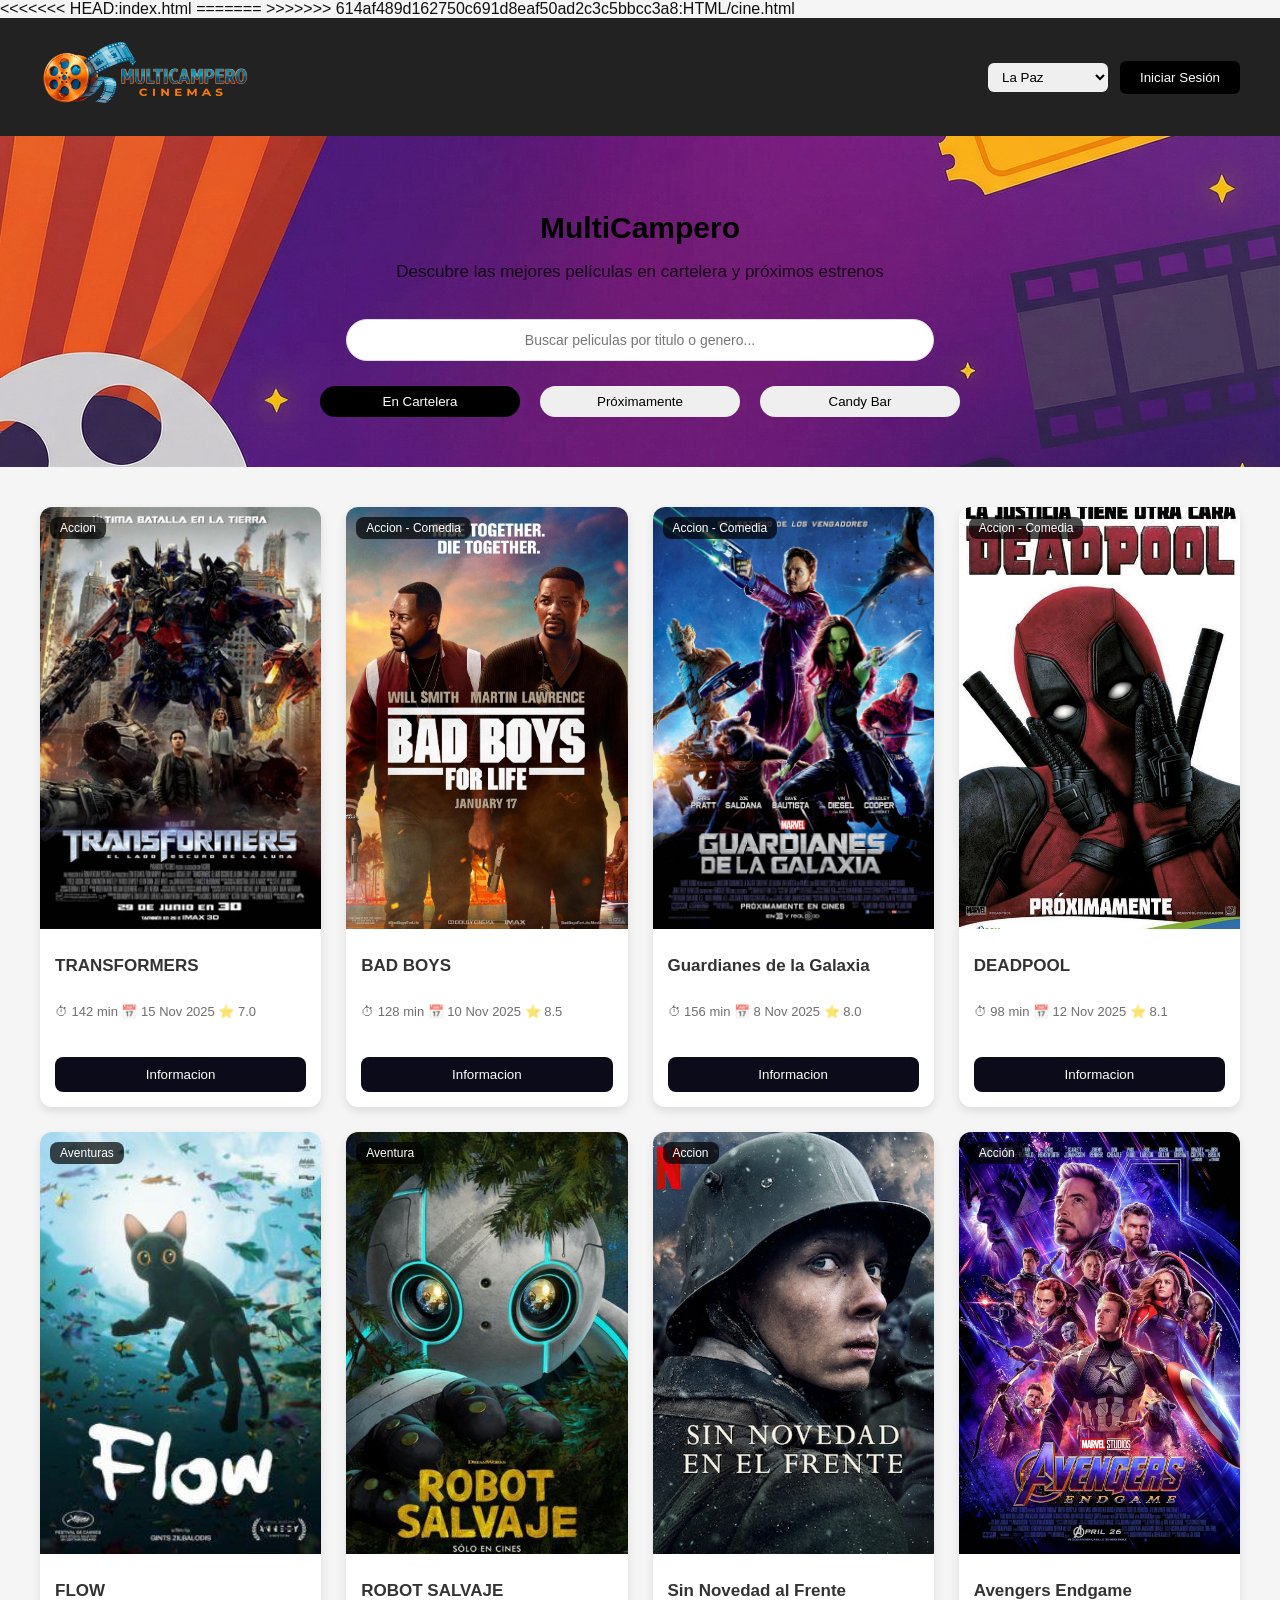
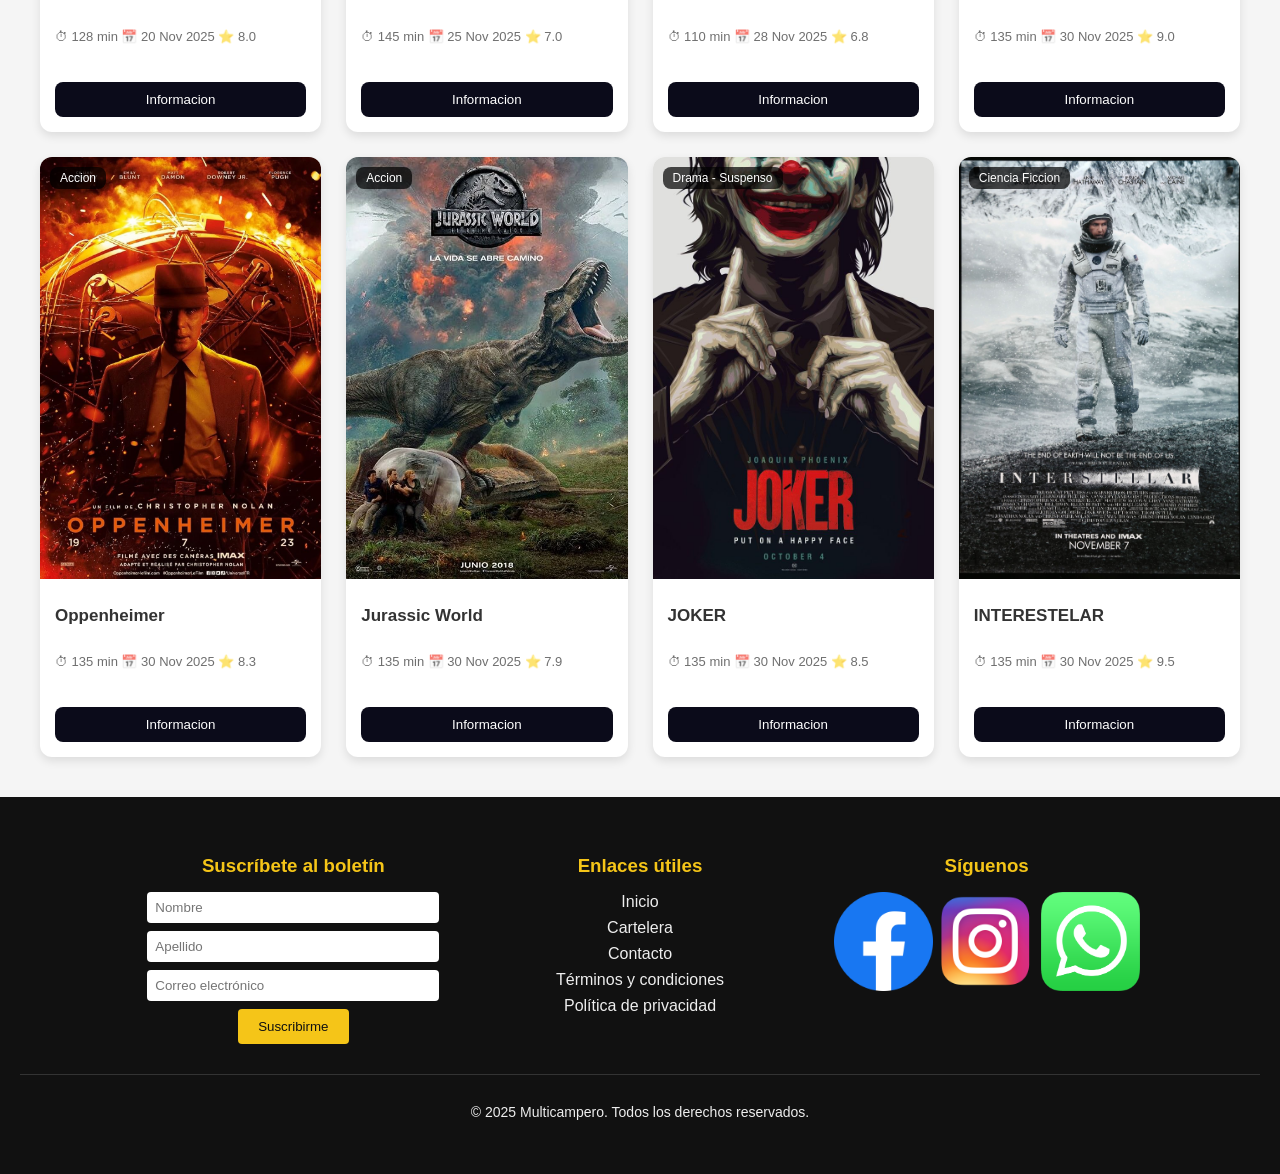
==== commit 46f2b307: "Conflicto resuelto en index.html" ====
--- a/index.html
+++ b/index.html
@@ -4,7 +4,11 @@
   <meta charset="UTF-8">
   <meta name="viewport" content="width=device-width, initial-scale=1.0">
   <title>MultiCampero - Tu cine de confianza</title>
+<<<<<<< HEAD:index.html
   <link rel="stylesheet" href="CSS/styles.css">
+=======
+  <link rel="stylesheet" href="../CSS/styles.css">
+>>>>>>> 614af489d162750c691d8eaf50ad2c3c5bbcc3a8:HTML/cine.html
 </head>
 <body>
 
@@ -1326,4 +1330,4 @@
 
   <script src="JS/login.js"></script>
 </body>
-</html>+</html>
